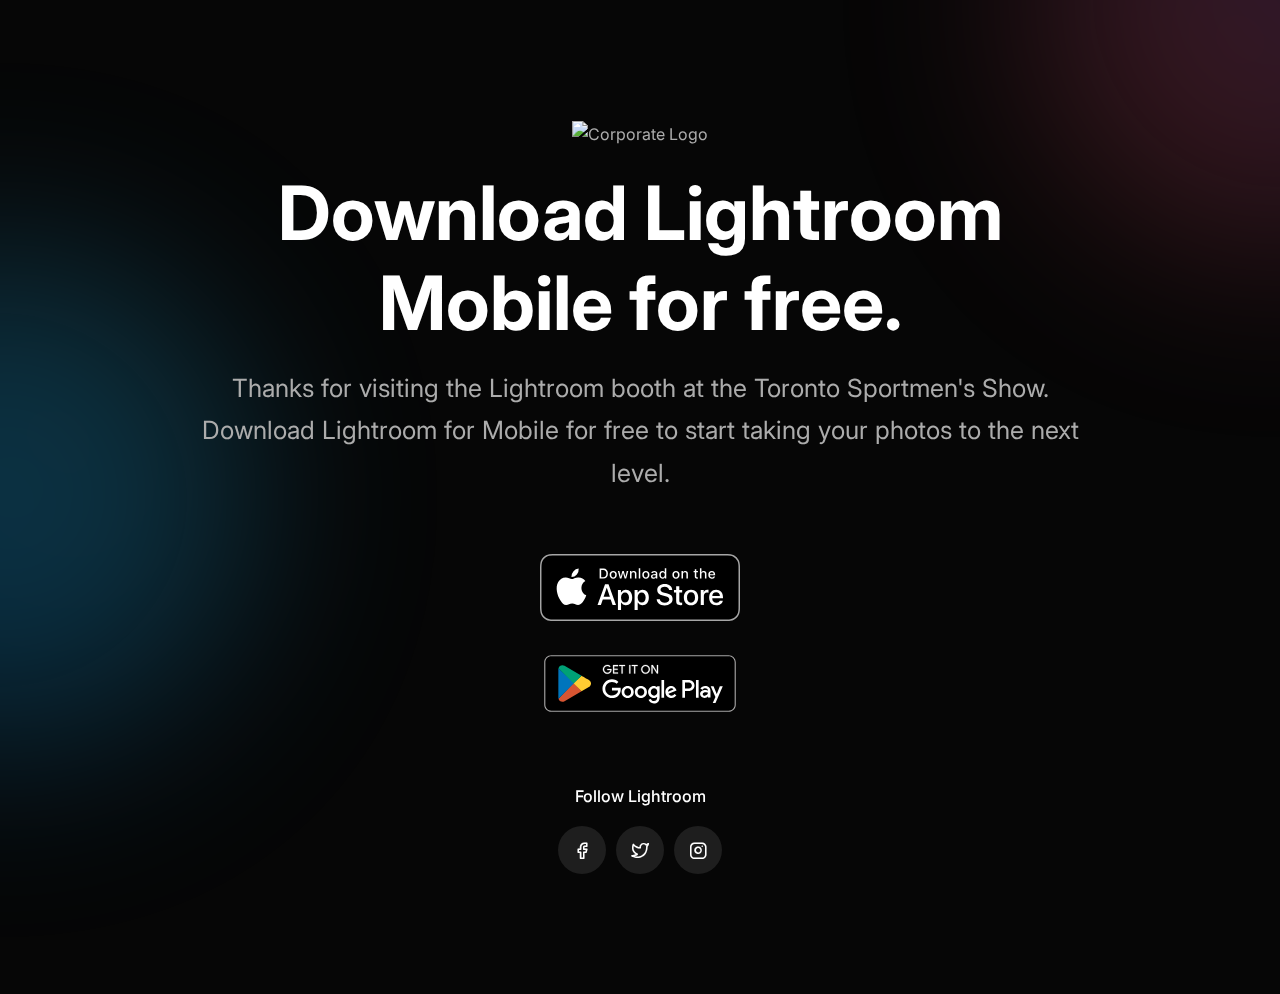
==== sportsmen-show.html @ 9335432c "Adding Starter Files & Building Landing for SportsShow" ====
<!DOCTYPE html>
<html lang="en">

<head>
    <meta charset="UTF-8">
    <meta name="viewport" content="width=device-width, initial-scale=1.0">
    <meta name="theme-style-mode" content="1"> <!-- 0 == light, 1 == dark -->

    <title>Download Lightroom Free - Toronto Sportsmen's Show</title>
    <!-- Favicon -->
    <link rel="shortcut icon" type="image/x-icon" href="assets/images/favicon.png">
    <!-- CSS ============================================ -->
    <link rel="stylesheet" href="assets/css/vendor/bootstrap.min.css">
    <link rel="stylesheet" href="assets/css/plugins/animation.css">
    <link rel="stylesheet" href="assets/css/plugins/feature.css">
    <link rel="stylesheet" href="assets/css/plugins/magnify.min.css">
    <link rel="stylesheet" href="assets/css/plugins/slick.css">
    <link rel="stylesheet" href="assets/css/plugins/slick-theme.css">
    <link rel="stylesheet" href="assets/css/plugins/lightbox.css">
    <link rel="stylesheet" href="assets/css/style.css">
</head>

<body>
    <main class="page-wrapper">
        
       

        <!-- Start Theme Style  -->
        <div>
            <div class="rainbow-gradient-circle"></div>
            <div class="rainbow-gradient-circle theme-pink"></div>
        </div>
        <!-- End Theme Style  -->


        

        <!-- Start Slider Area  -->
        <div class="slider-area slider-style-1 variation-3 bg-transparent rainbow-section-gap">
            <div class="container">
                <div class="row">
                    <div class="col-lg-12">
                        <div class="inner text-center">
                            <div class="logo">
                                <a href="index.html">
                                    <img class="logo-light" src="assets/images/logo/logo-sports.png" alt="Corporate Logo">
                                </a>
                            </div>
                            <h1 class="mt--20 display-two">Download Lightroom<br> Mobile for free.</h1>
                            <p class="description">Thanks for visiting the Lightroom booth at the Toronto Sportmen's Show. Download Lightroom for Mobile for free to start taking your photos to the next level.</p>
                        </div>
                    </div>
                </div>
                <div class="row">
                    <div class="col-lg-12">
                        <!-- Start Tab Area  -->
                        <div class="style-two rbt-alignwide">
                            <div class="rbt-inner-alignwide">



                                <div class="mt--20 text-center">
                                    <a href="https://google.ca"><img class="" width="200px"src="assets/images/appstore/iosdownload.svg" alt="Corporate Logo"></a>
                                </div>

                                <div class="mt--20 text-center">
                                    <a href="https://google.ca"><img class="" width="220px"src="assets/images/appstore/googleplay.svg" alt="Corporate Logo"></a>
                                </div>

                            
                                <div class="mt--60">
                                    <h6 class="subtitle text-center">Follow Lightroom</h6>  
                                    <ul class="social-icon social-default color-lessdark justify-content-center">
                                        <li data-sal="slide-up" data-sal-duration="400" data-sal-delay="200"><a href="https://www.facebook.com/lightroom">
                                                <i class="feather-facebook"></i>
                                            </a>
                                        </li>
                                        <li data-sal="slide-up" data-sal-duration="400" data-sal-delay="300"><a href="https://www.twitter.com/lightroom">
                                                <i class="feather-twitter"></i>
                                            </a>
                                        </li>
                                        <li data-sal="slide-up" data-sal-duration="400" data-sal-delay="400"><a href="https://www.instagram.com/lightroom">
                                                <i class="feather-instagram"></i>
                                            </a>
                                        </li>
                                        
                                    </ul>
                                </div>
                            </div>
                        </div>
                        <!-- End Tab Area  -->
                    </div>
                </div>
            </div>
        </div>
        <!-- End Slider Area  -->

        
        <!-- Footer Removed -->


    </main>

    <!-- All Scripts  -->
    <!-- Start Top To Bottom Area  -->
    <div class="rainbow-back-top">
        <i class="feather-arrow-up"></i>
    </div>
    <!-- End Top To Bottom Area  -->
    <!-- JS
============================================ -->
    <script src="assets/js/vendor/modernizr.min.js"></script>
    <script src="assets/js/vendor/jquery.min.js"></script>
    <script src="assets/js/vendor/bootstrap.min.js"></script>
    <script src="assets/js/vendor/popper.min.js"></script>
    <script src="assets/js/vendor/waypoint.min.js"></script>
    <script src="assets/js/vendor/wow.min.js"></script>
    <script src="assets/js/vendor/counterup.min.js"></script>
    <script src="assets/js/vendor/feather.min.js"></script>
    <script src="assets/js/vendor/sal.min.js"></script>
    <script src="assets/js/vendor/masonry.js"></script>
    <script src="assets/js/vendor/imageloaded.js"></script>
    <script src="assets/js/vendor/magnify.min.js"></script>
    <script src="assets/js/vendor/lightbox.js"></script>
    <script src="assets/js/vendor/slick.min.js"></script>
    <script src="assets/js/vendor/easypie.js"></script>
    <script src="assets/js/vendor/text-type.js"></script>
    <script src="assets/js/vendor/jquery.style.swicher.js"></script>
    <script src="assets/js/vendor/js.cookie.js"></script>
    <script src="assets/js/vendor/jquery-one-page-nav.js"></script>
    <!-- Main JS -->
    <script src="assets/js/main.js"></script>


</body>

</html>
---- assets/css/plugins/feature.css ----
@font-face {
	font-family: 'Feather';
	src:
	url('../../fonts/Feather.ttf?sdxovp') format('truetype'),
	url('../../fonts/Feather.woff?sdxovp') format('woff'),
	url('../../fonts/Feather.svg?sdxovp#Feather') format('svg');
	font-weight: normal;
	font-style: normal;
}
[class^="feather-"], [class*=" feather-"] {
	font-family: 'feather' !important;
	speak: none;
	font-style: normal;
	font-weight: normal;
	font-variant: normal;
	text-transform: none;
	line-height: 1;
	-webkit-font-smoothing: antialiased;
	-moz-osx-font-smoothing: grayscale;
}

.feather-activity:before {
	content: "\e900";
}
.feather-airplay:before {
	content: "\e901";
}
.feather-alecirclert-:before {
	content: "\e902";
}
.feather-alert-octagon:before {
	content: "\e903";
}
.feather-alert-triangle:before {
	content: "\e904";
}
.feather-align-center:before {
	content: "\e905";
}
.feather-align-justify:before {
	content: "\e906";
}
.feather-align-left:before {
	content: "\e907";
}
.feather-align-right:before {
	content: "\e908";
}
.feather-anchor:before {
	content: "\e909";
}
.feather-aperture:before {
	content: "\e90a";
}
.feather-archive:before {
	content: "\e90b";
}
.feather-arrow-down:before {
	content: "\e90c";
}
.feather-arrow-down-circle:before {
	content: "\e90d";
}
.feather-arrow-down-left:before {
	content: "\e90e";
}
.feather-arrow-down-right:before {
	content: "\e90f";
}
.feather-arrow-left:before {
	content: "\e910";
}
.feather-arrow-left-circle:before {
	content: "\e911";
}
.feather-arrow-right:before {
	content: "\e912";
}
.feather-arrow-right-circle:before {
	content: "\e913";
}
.feather-arrow-up:before {
	content: "\e914";
}
.feather-arrow-up-circle:before {
	content: "\e915";
}
.feather-arrow-up-left:before {
	content: "\e916";
}
.feather-arrow-up-right:before {
	content: "\e917";
}
.feather-at-sign:before {
	content: "\e918";
}
.feather-award:before {
	content: "\e919";
}
.feather-bar-chart:before {
	content: "\e91a";
}
.feather-bar-chart-2:before {
	content: "\e91b";
}
.feather-battery:before {
	content: "\e91c";
}
.feather-battery-charging:before {
	content: "\e91d";
}
.feather-bell:before {
	content: "\e91e";
}
.feather-bell-off:before {
	content: "\e91f";
}
.feather-bluetooth:before {
	content: "\e920";
}
.feather-bold:before {
	content: "\e921";
}
.feather-book:before {
	content: "\e922";
}
.feather-book-open:before {
	content: "\e923";
}
.feather-bookmark:before {
	content: "\e924";
}
.feather-box:before {
	content: "\e925";
}
.feather-briefcase:before {
	content: "\e926";
}
.feather-calendar:before {
	content: "\e927";
}
.feather-camera:before {
	content: "\e928";
}
.feather-camera-off:before {
	content: "\e929";
}
.feather-cast:before {
	content: "\e92a";
}
.feather-check:before {
	content: "\e92b";
}
.feather-check-circle:before {
	content: "\e92c";
}
.feather-check-square:before {
	content: "\e92d";
}
.feather-chevron-down:before {
	content: "\e92e";
}
.feather-chevron-left:before {
	content: "\e92f";
}
.feather-chevron-right:before {
	content: "\e930";
}
.feather-chevron-up:before {
	content: "\e931";
}
.feather-chevrons-down:before {
	content: "\e932";
}
.feather-chevrons-left:before {
	content: "\e933";
}
.feather-chevrons-right:before {
	content: "\e934";
}
.feather-chevrons-up:before {
	content: "\e935";
}
.feather-chrome:before {
	content: "\e936";
}
.feather-circle:before {
	content: "\e937";
}
.feather-clipboard:before {
	content: "\e938";
}
.feather-clock:before {
	content: "\e939";
}
.feather-cloud:before {
	content: "\e93a";
}
.feather-cloud-drizzle:before {
	content: "\e93b";
}
.feather-cloud-lightning:before {
	content: "\e93c";
}
.feather-cloud-off:before {
	content: "\e93d";
}
.feather-cloud-rain:before {
	content: "\e93e";
}
.feather-cloud-snow:before {
	content: "\e93f";
}
.feather-code:before {
	content: "\e940";
}
.feather-codepen:before {
	content: "\e941";
}
.feather-command:before {
	content: "\e942";
}
.feather-compass:before {
	content: "\e943";
}
.feather-copy:before {
	content: "\e944";
}
.feather-corner-down-left:before {
	content: "\e945";
}
.feather-corner-down-right:before {
	content: "\e946";
}
.feather-corner-left-down:before {
	content: "\e947";
}
.feather-corner-left-up:before {
	content: "\e948";
}
.feather-corner-right-down:before {
	content: "\e949";
}
.feather-corner-right-up:before {
	content: "\e94a";
}
.feather-corner-up-left:before {
	content: "\e94b";
}
.feather-corner-up-right:before {
	content: "\e94c";
}
.feather-cpu:before {
	content: "\e94d";
}
.feather-credit-card:before {
	content: "\e94e";
}
.feather-crop:before {
	content: "\e94f";
}
.feather-crosshair:before {
	content: "\e950";
}
.feather-database:before {
	content: "\e951";
}
.feather-delete:before {
	content: "\e952";
}
.feather-disc:before {
	content: "\e953";
}
.feather-dollar-sign:before {
	content: "\e954";
}
.feather-download:before {
	content: "\e955";
}
.feather-download-cloud:before {
	content: "\e956";
}
.feather-droplet:before {
	content: "\e957";
}
.feather-edit:before {
	content: "\e958";
}
.feather-edit-2:before {
	content: "\e959";
}
.feather-edit-3:before {
	content: "\e95a";
}
.feather-external-link:before {
	content: "\e95b";
}
.feather-eye:before {
	content: "\e95c";
}
.feather-eye-off:before {
	content: "\e95d";
}
.feather-facebook:before {
	content: "\e95e";
}
.feather-fast-forward:before {
	content: "\e95f";
}
.feather-feather:before {
	content: "\e960";
}
.feather-file:before {
	content: "\e961";
}
.feather-file-minus:before {
	content: "\e962";
}
.feather-file-plus:before {
	content: "\e963";
}
.feather-file-text:before {
	content: "\e964";
}
.feather-film:before {
	content: "\e965";
}
.feather-filter:before {
	content: "\e966";
}
.feather-flag:before {
	content: "\e967";
}
.feather-folder:before {
	content: "\e968";
}
.feather-folder-minus:before {
	content: "\e969";
}
.feather-folder-plus:before {
	content: "\e96a";
}
.feather-gift:before {
	content: "\e96b";
}
.feather-git-branch:before {
	content: "\e96c";
}
.feather-git-commit:before {
	content: "\e96d";
}
.feather-git-merge:before {
	content: "\e96e";
}
.feather-git-pull-request:before {
	content: "\e96f";
}
.feather-github:before {
	content: "\e970";
}
.feather-gitlab:before {
	content: "\e971";
}
.feather-globe:before {
	content: "\e972";
}
.feather-grid:before {
	content: "\e973";
}
.feather-hard-drive:before {
	content: "\e974";
}
.feather-hash:before {
	content: "\e975";
}
.feather-headphones:before {
	content: "\e976";
}
.feather-heart:before {
	content: "\e977";
}
.feather-help-circle:before {
	content: "\e978";
}
.feather-home:before {
	content: "\e979";
}
.feather-image:before {
	content: "\e97a";
}
.feather-inbox:before {
	content: "\e97b";
}
.feather-info:before {
	content: "\e97c";
}
.feather-instagram:before {
	content: "\e97d";
}
.feather-italic:before {
	content: "\e97e";
}
.feather-layers:before {
	content: "\e97f";
}
.feather-layout:before {
	content: "\e980";
}
.feather-life-buoy:before {
	content: "\e981";
}
.feather-link:before {
	content: "\e982";
}
.feather-link-2:before {
	content: "\e983";
}
.feather-linkedin:before {
	content: "\e984";
}
.feather-list:before {
	content: "\e985";
}
.feather-loader:before {
	content: "\e986";
}
.feather-lock:before {
	content: "\e987";
}
.feather-log-in:before {
	content: "\e988";
}
.feather-log-out:before {
	content: "\e989";
}
.feather-mail:before {
	content: "\e98a";
}
.feather-map:before {
	content: "\e98b";
}
.feather-map-pin:before {
	content: "\e98c";
}
.feather-maximize:before {
	content: "\e98d";
}
.feather-maximize-2:before {
	content: "\e98e";
}
.feather-menu:before {
	content: "\e98f";
}
.feather-message-circle:before {
	content: "\e990";
}
.feather-message-square:before {
	content: "\e991";
}
.feather-mic:before {
	content: "\e992";
}
.feather-mic-off:before {
	content: "\e993";
}
.feather-minimize:before {
	content: "\e994";
}
.feather-minimize-2:before {
	content: "\e995";
}
.feather-minus:before {
	content: "\e996";
}
.feather-minus-circle:before {
	content: "\e997";
}
.feather-minus-square:before {
	content: "\e998";
}
.feather-monitor:before {
	content: "\e999";
}
.feather-moon:before {
	content: "\e99a";
}
.feather-more-horizontal:before {
	content: "\e99b";
}
.feather-more-vertical:before {
	content: "\e99c";
}
.feather-move:before {
	content: "\e99d";
}
.feather-music:before {
	content: "\e99e";
}
.feather-navigation:before {
	content: "\e99f";
}
.feather-navigation-2:before {
	content: "\e9a0";
}
.feather-octagon:before {
	content: "\e9a1";
}
.feather-package:before {
	content: "\e9a2";
}
.feather-paperclip:before {
	content: "\e9a3";
}
.feather-pause:before {
	content: "\e9a4";
}
.feather-pause-circle:before {
	content: "\e9a5";
}
.feather-percent:before {
	content: "\e9a6";
}
.feather-phone:before {
	content: "\e9a7";
}
.feather-phone-call:before {
	content: "\e9a8";
}
.feather-phone-forwarded:before {
	content: "\e9a9";
}
.feather-phone-incoming:before {
	content: "\e9aa";
}
.feather-phone-missed:before {
	content: "\e9ab";
}
.feather-phone-off:before {
	content: "\e9ac";
}
.feather-phone-outgoing:before {
	content: "\e9ad";
}
.feather-pie-chart:before {
	content: "\e9ae";
}
.feather-play:before {
	content: "\e9af";
}
.feather-play-circle:before {
	content: "\e9b0";
}
.feather-plus:before {
	content: "\e9b1";
}
.feather-plus-circle:before {
	content: "\e9b2";
}
.feather-plus-square:before {
	content: "\e9b3";
}
.feather-pocket:before {
	content: "\e9b4";
}
.feather-power:before {
	content: "\e9b5";
}
.feather-printer:before {
	content: "\e9b6";
}
.feather-radio:before {
	content: "\e9b7";
}
.feather-refresh-ccw:before {
	content: "\e9b8";
}
.feather-refresh-cw:before {
	content: "\e9b9";
}
.feather-repeat:before {
	content: "\e9ba";
}
.feather-rewind:before {
	content: "\e9bb";
}
.feather-rotate-ccw:before {
	content: "\e9bc";
}
.feather-rotate-cw:before {
	content: "\e9bd";
}
.feather-rss:before {
	content: "\e9be";
}
.feather-save:before {
	content: "\e9bf";
}
.feather-scissors:before {
	content: "\e9c0";
}
.feather-search:before {
	content: "\e9c1";
}
.feather-send:before {
	content: "\e9c2";
}
.feather-server:before {
	content: "\e9c3";
}
.feather-settings:before {
	content: "\e9c4";
}
.feather-share:before {
	content: "\e9c5";
}
.feather-share-2:before {
	content: "\e9c6";
}
.feather-shield:before {
	content: "\e9c7";
}
.feather-shield-off:before {
	content: "\e9c8";
}
.feather-shopping-bag:before {
	content: "\e9c9";
}
.feather-shopping-cart:before {
	content: "\e9ca";
}
.feather-shuffle:before {
	content: "\e9cb";
}
.feather-sidebar:before {
	content: "\e9cc";
}
.feather-skip-back:before {
	content: "\e9cd";
}
.feather-skip-forward:before {
	content: "\e9ce";
}
.feather-slack:before {
	content: "\e9cf";
}
.feather-slash:before {
	content: "\e9d0";
}
.feather-sliders:before {
	content: "\e9d1";
}
.feather-smartphone:before {
	content: "\e9d2";
}
.feather-speaker:before {
	content: "\e9d3";
}
.feather-square:before {
	content: "\e9d4";
}
.feather-star:before {
	content: "\e9d5";
}
.feather-stop-circle:before {
	content: "\e9d6";
}
.feather-sun:before {
	content: "\e9d7";
}
.feather-sunrise:before {
	content: "\e9d8";
}
.feather-sunset:before {
	content: "\e9d9";
}
.feather-tablet:before {
	content: "\e9da";
}
.feather-tag:before {
	content: "\e9db";
}
.feather-target:before {
	content: "\e9dc";
}
.feather-terminal:before {
	content: "\e9dd";
}
.feather-thermometer:before {
	content: "\e9de";
}
.feather-thumbs-down:before {
	content: "\e9df";
}
.feather-thumbs-up:before {
	content: "\e9e0";
}
.feather-toggle-left:before {
	content: "\e9e1";
}
.feather-toggle-right:before {
	content: "\e9e2";
}
.feather-trash:before {
	content: "\e9e3";
}
.feather-trash-2:before {
	content: "\e9e4";
}
.feather-trending-down:before {
	content: "\e9e5";
}
.feather-trending-up:before {
	content: "\e9e6";
}
.feather-triangle:before {
	content: "\e9e7";
}
.feather-truck:before {
	content: "\e9e8";
}
.feather-tv:before {
	content: "\e9e9";
}
.feather-twitter:before {
	content: "\e9ea";
}
.feather-type:before {
	content: "\e9eb";
}
.feather-umbrella:before {
	content: "\e9ec";
}
.feather-underline:before {
	content: "\e9ed";
}
.feather-unlock:before {
	content: "\e9ee";
}
.feather-upload:before {
	content: "\e9ef";
}
.feather-upload-cloud:before {
	content: "\e9f0";
}
.feather-user:before {
	content: "\e9f1";
}
.feather-user-check:before {
	content: "\e9f2";
}
.feather-user-minus:before {
	content: "\e9f3";
}
.feather-user-plus:before {
	content: "\e9f4";
}
.feather-user-x:before {
	content: "\e9f5";
}
.feather-users:before {
	content: "\e9f6";
}
.feather-video:before {
	content: "\e9f7";
}
.feather-video-off:before {
	content: "\e9f8";
}
.feather-voicemail:before {
	content: "\e9f9";
}
.feather-volume:before {
	content: "\e9fa";
}
.feather-volume-1:before {
	content: "\e9fb";
}
.feather-volume-2:before {
	content: "\e9fc";
}
.feather-volume-x:before {
	content: "\e9fd";
}
.feather-watch:before {
	content: "\e9fe";
}
.feather-wifi:before {
	content: "\e9ff";
}
.feather-wifi-off:before {
	content: "\ea00";
}
.feather-wind:before {
	content: "\ea01";
}
.feather-x:before {
	content: "\ea02";
}
.feather-x-circle:before {
	content: "\ea03";
}
.feather-x-square:before {
	content: "\ea04";
}
.feather-youtube:before {
	content: "\ea05";
}
.feather-zap:before {
	content: "\ea06";
}
.feather-zap-off:before {
	content: "\ea07";
}
.feather-zoom-in:before {
	content: "\ea08";
}
.feather-zoom-out:before {
	content: "\ea09";
}
---- assets/css/plugins/magnify.min.css ----
.mfp-bg{top:0;left:0;width:100%;height:100%;z-index:502;overflow:hidden;position:fixed;background:#0b0b0b;opacity:.8;filter:alpha(opacity=80)}.mfp-wrap{top:0;left:0;width:100%;height:100%;z-index:503;position:fixed;outline:none !important;-webkit-backface-visibility:hidden}.mfp-container{height:100%;text-align:center;position:absolute;width:100%;height:100%;left:0;top:0;padding:0 8px;-webkit-box-sizing:border-box;box-sizing:border-box}.mfp-container:before{content:'';display:inline-block;height:100%;vertical-align:middle}.mfp-align-top .mfp-container:before{display:none}.mfp-content{position:relative;display:inline-block;vertical-align:middle;margin:0 auto;text-align:left;z-index:505}.mfp-inline-holder .mfp-content,.mfp-ajax-holder .mfp-content{width:100%;cursor:auto}.mfp-ajax-cur{cursor:progress}.mfp-zoom-out-cur,.mfp-zoom-out-cur .mfp-image-holder .mfp-close{cursor:-webkit-zoom-out;cursor:zoom-out}.mfp-zoom{cursor:pointer;cursor:-webkit-zoom-in;cursor:zoom-in}.mfp-auto-cursor .mfp-content{cursor:auto}.mfp-close,.mfp-arrow,.mfp-preloader,.mfp-counter{-webkit-user-select:none;-moz-user-select:none;-ms-user-select:none;user-select:none}.mfp-loading.mfp-figure{display:none}.mfp-hide{display:none !important}.mfp-preloader{color:#ccc;position:absolute;top:50%;width:auto;text-align:center;margin-top:-0.8em;left:8px;right:8px;z-index:504}.mfp-preloader a{color:#ccc}.mfp-preloader a:hover{color:white}.mfp-s-ready .mfp-preloader{display:none}.mfp-s-error .mfp-content{display:none}button.mfp-close,button.mfp-arrow{overflow:visible;cursor:pointer;background:transparent;border:0;-webkit-appearance:none;display:block;padding:0;z-index:506}button::-moz-focus-inner{padding:0;border:0}.mfp-close{width:44px;height:44px;line-height:44px;position:absolute;right:0;top:0;text-decoration:none;text-align:center;opacity:.65;padding:0 0 18px 10px;color:white;font-style:normal;font-size:28px;font-family:Arial,Baskerville,monospace}.mfp-close:hover,.mfp-close:focus{opacity:1}.mfp-close:active{top:1px}.mfp-close-btn-in .mfp-close{color:#333}.mfp-image-holder .mfp-close,.mfp-iframe-holder .mfp-close{color:white;right:-6px;text-align:right;padding-right:6px;width:100%}.mfp-counter{position:absolute;top:0;right:0;color:#ccc;font-size:12px;line-height:18px}.mfp-arrow{position:absolute;top:0;opacity:.65;margin:0;top:50%;margin-top:-55px;padding:0;width:90px;height:110px;-webkit-tap-highlight-color:rgba(0,0,0,0)}.mfp-arrow:active{margin-top:-54px}.mfp-arrow:hover,.mfp-arrow:focus{opacity:1}.mfp-arrow:before,.mfp-arrow:after,.mfp-arrow .mfp-b,.mfp-arrow .mfp-a{content:'';display:block;width:0;height:0;position:absolute;left:0;top:0;margin-top:35px;margin-left:35px;border:solid transparent}.mfp-arrow:after,.mfp-arrow .mfp-a{opacity:.8;border-top-width:12px;border-bottom-width:12px;top:8px}.mfp-arrow:before,.mfp-arrow .mfp-b{border-top-width:20px;border-bottom-width:20px}.mfp-arrow-left{left:0}.mfp-arrow-left:after,.mfp-arrow-left .mfp-a{border-right:12px solid black;left:5px}.mfp-arrow-left:before,.mfp-arrow-left .mfp-b{border-right:20px solid white}.mfp-arrow-right{right:0}.mfp-arrow-right:after,.mfp-arrow-right .mfp-a{border-left:12px solid black;left:3px}.mfp-arrow-right:before,.mfp-arrow-right .mfp-b{border-left:20px solid white}.mfp-iframe-holder{padding-top:40px;padding-bottom:40px}.mfp-iframe-holder .mfp-content{line-height:0;width:100%;max-width:900px}.mfp-iframe-scaler{width:100%;height:0;overflow:hidden;padding-top:56.25%}.mfp-iframe-scaler iframe{position:absolute;top:-3px;left:0;width:100%;height:100%;-webkit-box-shadow:0 0 8px rgba(0,0,0,0.6);box-shadow:0 0 8px rgba(0,0,0,0.6);background:black}.mfp-iframe-holder .mfp-close{top:-43px}img.mfp-img{width:auto;max-width:100%;height:auto;display:block;line-height:0;-webkit-box-sizing:border-box;box-sizing:border-box;padding:40px 0 40px;margin:0 auto}.mfp-figure:after{content:'';position:absolute;left:0;top:40px;bottom:40px;display:block;right:0;width:auto;height:auto;z-index:-1;-webkit-box-shadow:0 0 8px rgba(0,0,0,0.6);box-shadow:0 0 8px rgba(0,0,0,0.6)}.mfp-figure{line-height:0}.mfp-bottom-bar{margin-top:-36px;position:absolute;top:100%;left:0;width:100%;cursor:auto}.mfp-title{text-align:left;line-height:18px;color:#f3f3f3;word-break:break-word;padding-right:36px}.mfp-figure small{color:#bdbdbd;display:block;font-size:12px;line-height:14px}.mfp-image-holder .mfp-content{max-width:100%}.mfp-gallery .mfp-image-holder .mfp-figure{cursor:pointer}@media screen and (max-width:800px) and (orientation:landscape),screen and (max-height:300px){.mfp-img-mobile .mfp-image-holder{padding-left:0;padding-right:0}.mfp-img-mobile img.mfp-img{padding:0}.mfp-img-mobile .mfp-figure:after{top:0;bottom:0}.mfp-img-mobile .mfp-bottom-bar{background:rgba(0,0,0,0.6);bottom:0;margin:0;top:auto;padding:3px 5px;position:fixed;-webkit-box-sizing:border-box;box-sizing:border-box}.mfp-img-mobile .mfp-bottom-bar:empty{padding:0}.mfp-img-mobile .mfp-counter{right:5px;top:3px}.mfp-img-mobile .mfp-close{top:0;right:0;width:35px;height:35px;line-height:35px;background:rgba(0,0,0,0.6);position:fixed;text-align:center;padding:0}.mfp-img-mobile .mfp-figure small{display:inline;margin-left:5px}}@media all and (max-width:800px){.mfp-arrow{-webkit-transform:scale(0.75);-ms-transform:scale(0.75);transform:scale(0.75)}.mfp-arrow-left{-webkit-transform-origin:0 0;-ms-transform-origin:0 0;transform-origin:0 0}.mfp-arrow-right{-webkit-transform-origin:100%;-ms-transform-origin:100%;transform-origin:100%}.mfp-container{padding-left:6px;padding-right:6px}}.mfp-ie7 .mfp-img{padding:0}.mfp-ie7 .mfp-bottom-bar{width:600px;left:50%;margin-left:-300px;margin-top:5px;padding-bottom:5px}.mfp-ie7 .mfp-container{padding:0}.mfp-ie7 .mfp-content{padding-top:44px}.mfp-ie7 .mfp-close{top:0;right:0;padding-top:0}
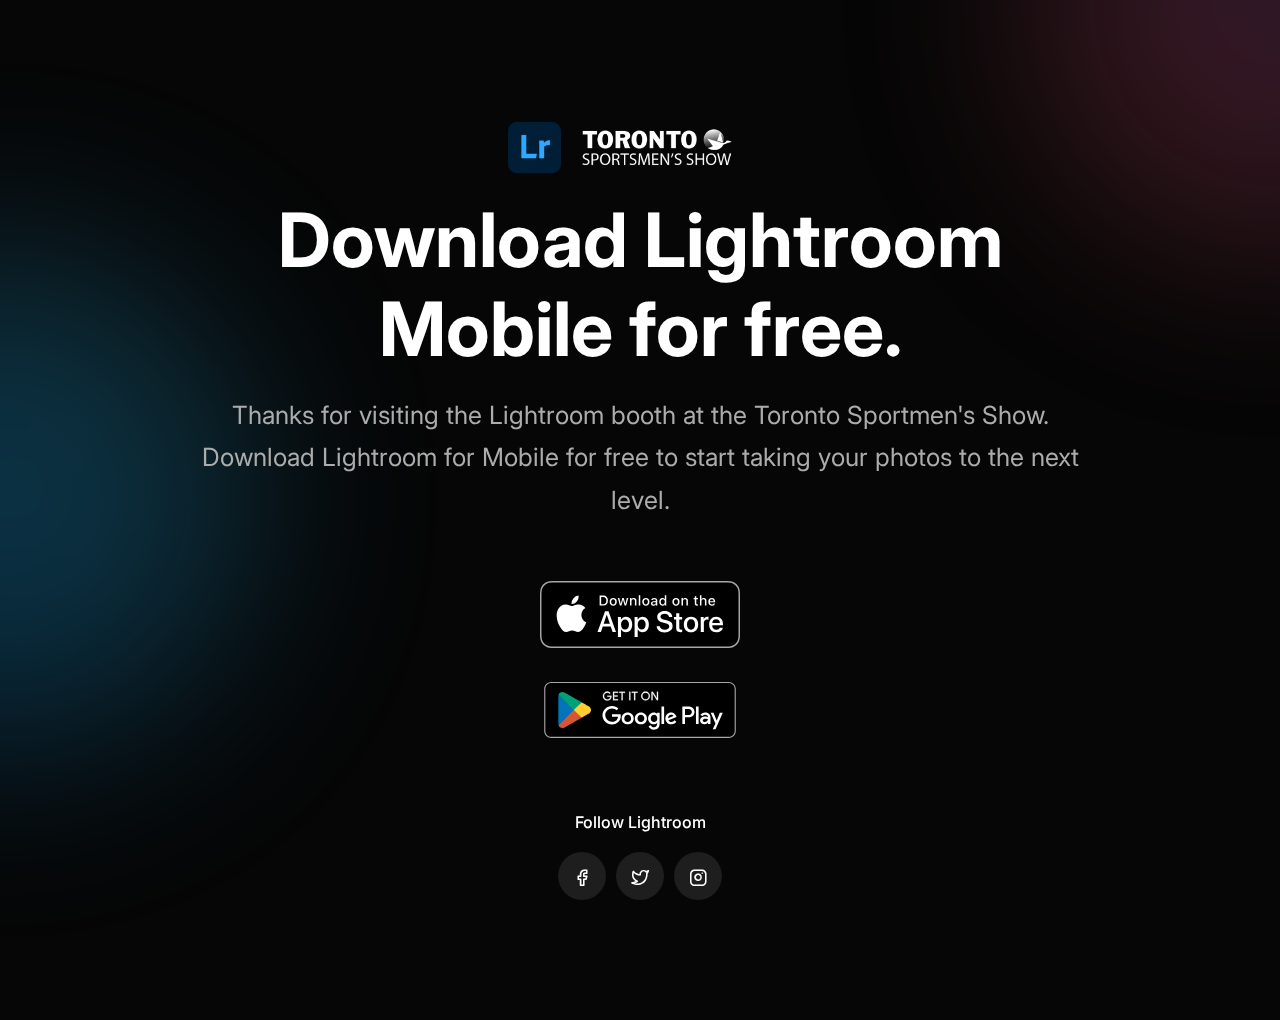
==== commit fe4aed2e: "Update Logo File" ====
--- a/sportsmen-show.html
+++ b/sportsmen-show.html
@@ -43,7 +43,7 @@
                         <div class="inner text-center">
                             <div class="logo">
                                 <a href="index.html">
-                                    <img class="logo-light" src="assets/images/logo/logo-sports.png" alt="Corporate Logo">
+                                    <img class="logo-light" src="assets/images/logo/sportsmenshow.png" alt="Corporate Logo">
                                 </a>
                             </div>
                             <h1 class="mt--20 display-two">Download Lightroom<br> Mobile for free.</h1>
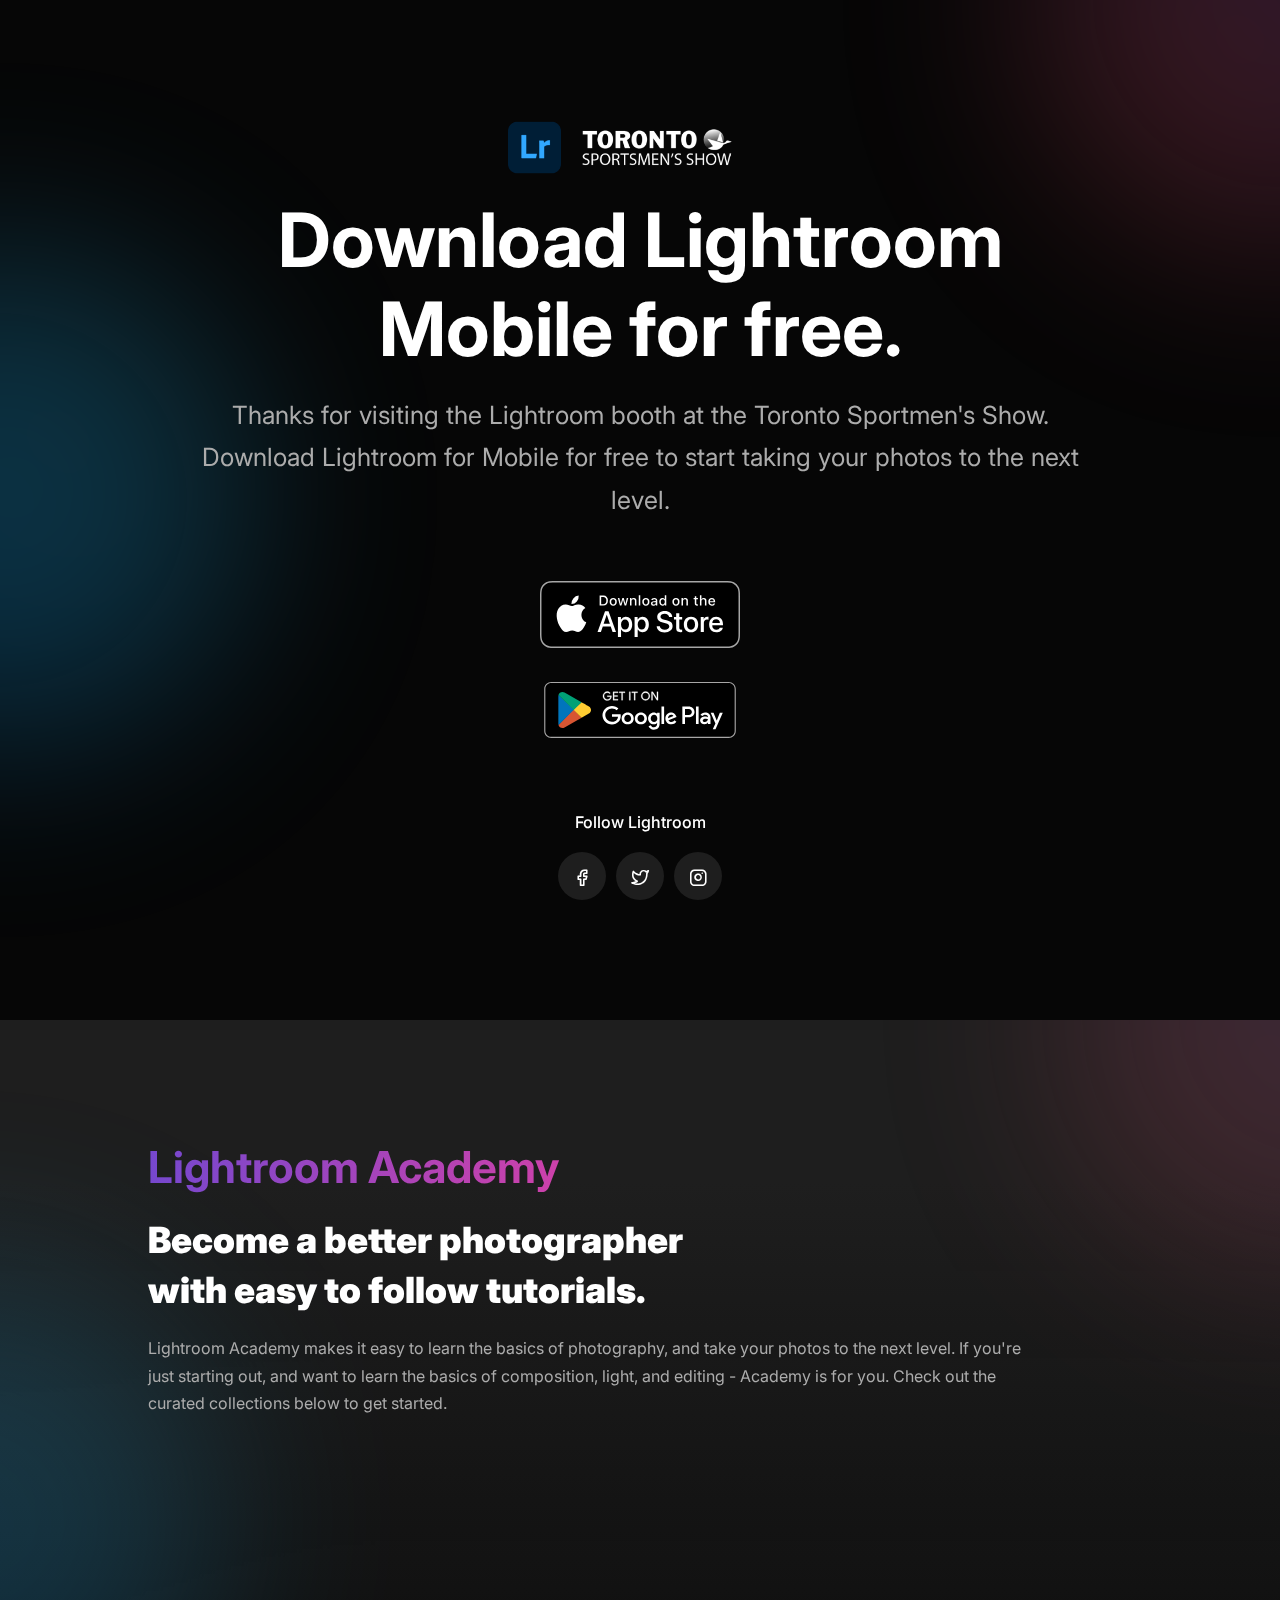
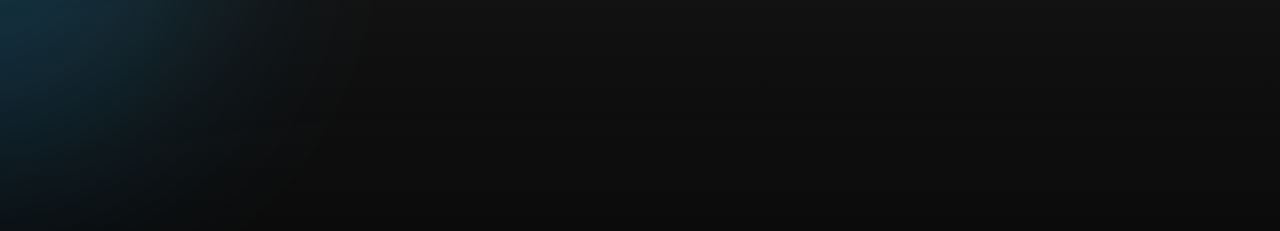
==== commit 206ff021: "Adding Lightroom Academy" ====
--- a/sportsmen-show.html
+++ b/sportsmen-show.html
@@ -43,7 +43,7 @@
                         <div class="inner text-center">
                             <div class="logo">
                                 <a href="index.html">
-                                    <img class="logo-light" src="assets/images/logo/sportsmenshow.png" alt="Corporate Logo">
+                                    <img class="logo-light" src="assets/images/logo/sportsmenshow.png" alt="Lightroom at the Toronto Sportsmen's Show">
                                 </a>
                             </div>
                             <h1 class="mt--20 display-two">Download Lightroom<br> Mobile for free.</h1>
@@ -57,13 +57,37 @@
                         <div class="style-two rbt-alignwide">
                             <div class="rbt-inner-alignwide">
 
-
-
-                                <div class="mt--20 text-center">
+                                <script>
+                                    /**
+                                     * Determine the mobile operating system.
+                                     * This function returns one of 'iOS', 'Android', 'Windows Phone', or 'unknown'.
+                                     *
+                                     * @returns {String}
+                                     */
+                                    function getMobileOperatingSystem() {
+                                        var userAgent = navigator.userAgent || navigator.vendor || window.opera;
+                                        
+                                        if (/android/i.test(userAgent)) {
+                                            return "Android";
+                                        }
+
+                                        // iOS detection from: http://stackoverflow.com/a/9039885/177710
+                                        else (/iPad|iPhone|iPod/.test(userAgent) && !window.MSStream) {
+                                            return "iOS";
+                                        }
+
+                                        return "unknown";
+                                    }
+
+                                    console.log(getMobileOperatingSystem)
+                                </script>
+
+                                <div id="iOS" class="mt--20 text-center">
                                     <a href="https://google.ca"><img class="" width="200px"src="assets/images/appstore/iosdownload.svg" alt="Corporate Logo"></a>
-                                </div>
-
-                                <div class="mt--20 text-center">
+
+                                </div>
+
+                                <div id="android" class="mt--20 text-center">
                                     <a href="https://google.ca"><img class="" width="220px"src="assets/images/appstore/googleplay.svg" alt="Corporate Logo"></a>
                                 </div>
 
@@ -94,6 +118,82 @@
             </div>
         </div>
         <!-- End Slider Area  -->
+
+
+        <!-- Start template slider area  -->
+        <div class="template-slider">
+            <div class="container">
+                <div class="row">
+                    <div class="col-lg-12">
+                        <div class="bg-color-lessdark bg-lessdark-gradient theme-shape rbt-alignwide rainbow-section-gap radius">
+                            <div class="rbt-inner-alignwide">
+                                <div class="wrapper template-slider-wrapper mb--60">
+                                    <h2 class="theme-gradient">Lightroom Academy</h2>
+                                    <h3 class="title">Become a better photographer <br /> with easy to follow tutorials.</h3>
+                                    <p class="description">Lightroom Academy makes it easy to learn the basics of photography, and take your photos to the next level. If you're just starting out, and want to learn the basics of composition, light, and editing - Academy is for you. Check out the curated collections below to get started.</p>
+                                </div>
+
+                                <!-- Start main Template Slider  -->
+                                <div class="row row--15">
+
+                                <div class="col-lg-4 col-md-6 col-sm-12 col-12 mt--30" data-sal="slide-up" data-sal-duration="700">
+                                    <div class="rainbow-card box-card-style-default">
+                                        <div class="inner">
+                                            <div class="thumbnail"><a class="image" href="https://lightroom.adobe.com/academy/genres/night/introduction"><img src="assets/images/academythumbs/astro.jpeg" alt="Blog Image"></a></div>
+                                            <div class="content">
+                                                <ul class="rainbow-meta-list">
+                                                    <li><a href="https://lightroom.adobe.com/academy/genres/night/introduction">Dr. Mike Shaw</a></li>
+                                                    <li class="separator">/</li>
+                                                    <li>3 Minute Read</li>
+                                                </ul>
+                                                <h4 class="title"><a href="bhttps://lightroom.adobe.com/academy/genres/night/introduction">Introduction to Night Photography
+                                                        </a></h4>
+                                            </div>
+                                        </div>
+                                    </div>
+                                </div>
+
+                                <div class="col-lg-4 col-md-6 col-sm-12 col-12 mt--30" data-sal="slide-up" data-sal-duration="700" data-sal-delay="100">
+                                    <div class="rainbow-card box-card-style-default">
+                                        <div class="inner">
+                                            <div class="thumbnail"><a class="image" href="https://lightroom.adobe.com/academy/genres/travel/introduction"><img src="assets/images/academythumbs/overland1.jpeg" alt="Blog Image"></a></div>
+                                            <div class="content">
+                                                <ul class="rainbow-meta-list">
+                                                    <li><a href="https://lightroom.adobe.com/academy/genres/travel/introduction">Susan Portnoy</a></li>
+                                                    <li class="separator">/</li>
+                                                    <li>3 Minute Read</li>
+                                                </ul>
+                                                <h4 class="title"><a href="https://lightroom.adobe.com/academy/genres/travel/introduction">Introduction to Travel Photogrpahy</a></h4>
+                                            </div>
+                                        </div>
+                                    </div>
+                                </div>
+
+                                <div class="col-lg-4 col-md-6 col-sm-12 col-12 mt--30" data-sal="slide-up" data-sal-duration="700" data-sal-delay="200">
+                                    <div class="rainbow-card box-card-style-default">
+                                        <div class="inner">
+                                            <div class="thumbnail">
+                                                <a class="image" href="https://lightroom.adobe.com/academy/principles/composition/introduction"><img src="assets/images/academythumbs/vanlife.jpeg" alt="Blog Image"></a>
+                                            </div>
+                                            <div class="content">
+                                                <ul class="rainbow-meta-list">
+                                                    <li><a href="https://lightroom.adobe.com/academy/principles/composition/introduction">Lightroom Education Team</a></li>
+                                                    <li class="separator">/</li>
+                                                    <li>2 Minute Read</li>
+                                                </ul>
+                                                <h4 class="title"><a href="https://lightroom.adobe.com/academy/principles/composition/introduction">Introduction to Composition.</a></h4>
+                                            </div>
+                                        </div>
+                                    </div>
+                                </div>
+                            </div>
+                        </div>
+                    </div>
+                </div>
+            </div>
+        </div>
+        <!-- Start template slider area  -->
+
 
         
         <!-- Footer Removed -->
